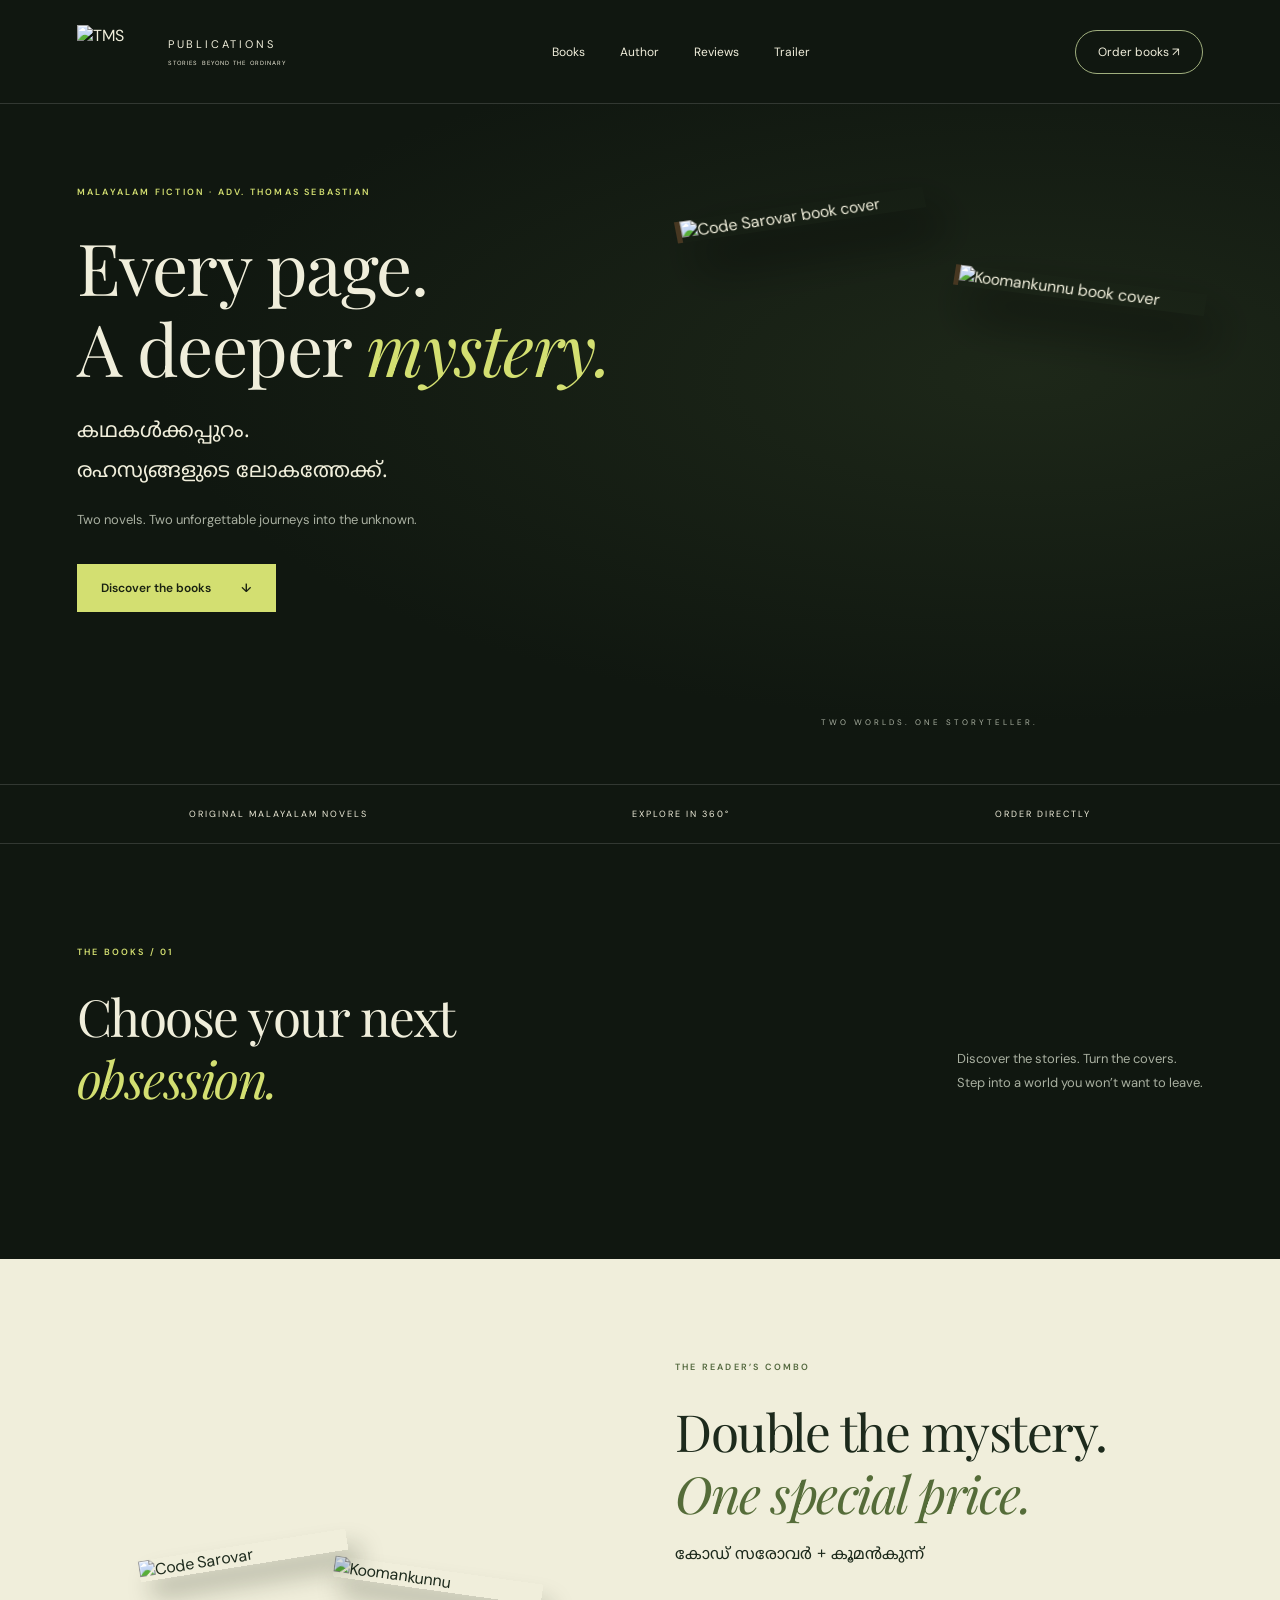
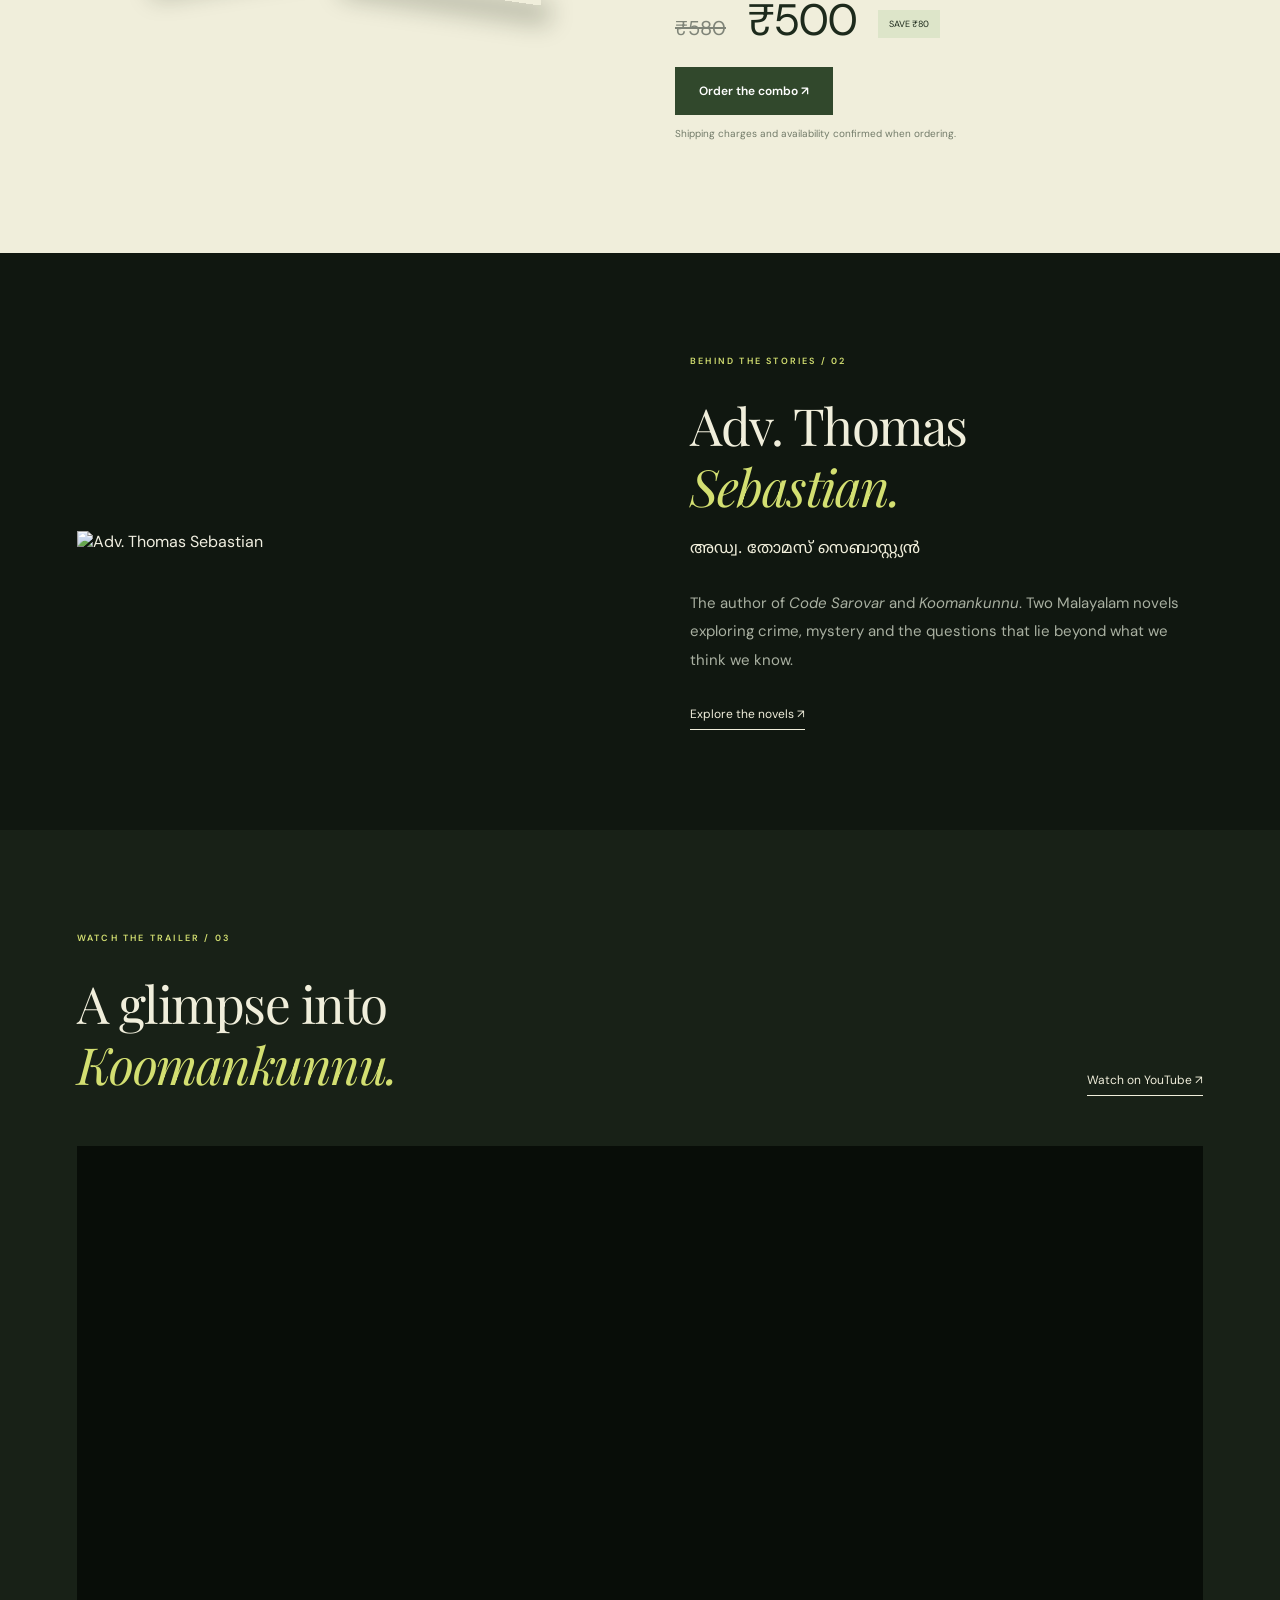
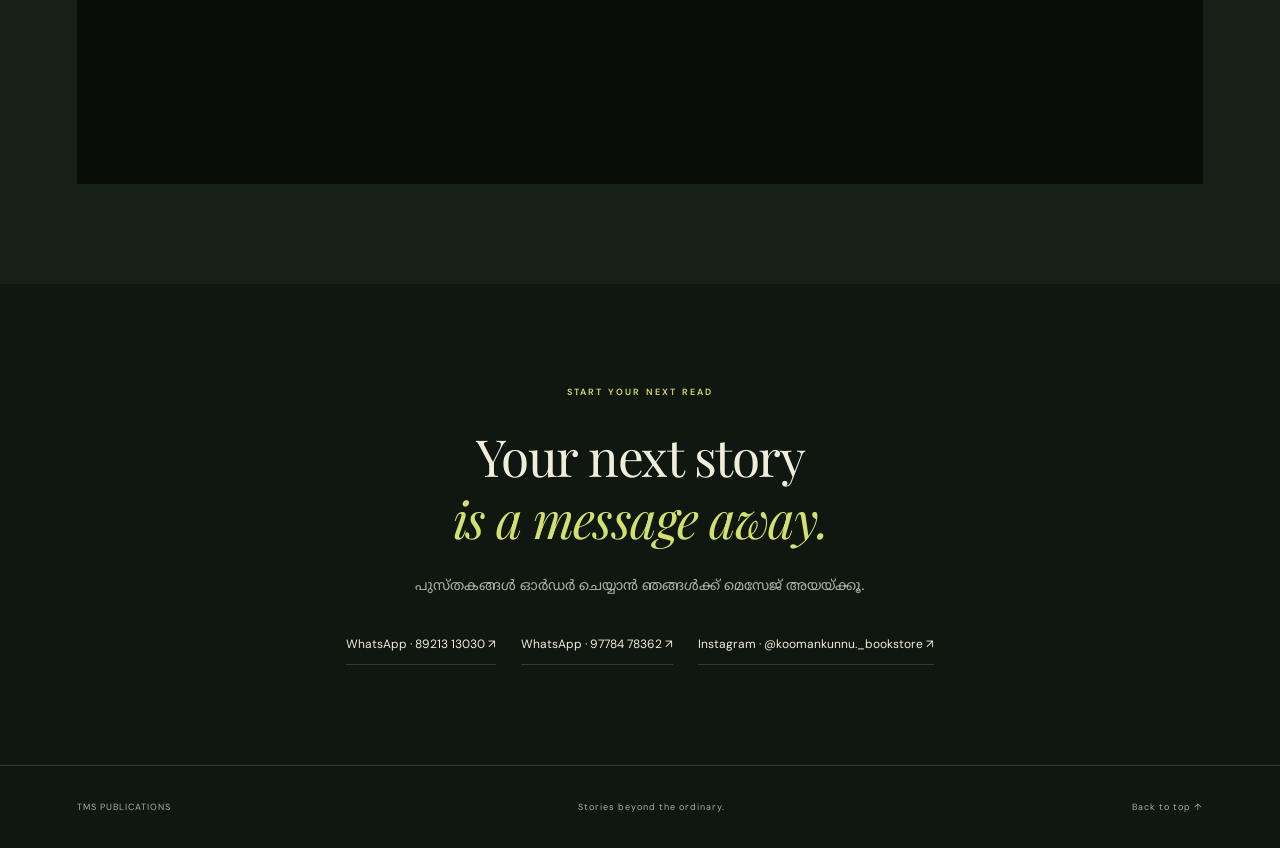
==== index.html @ 530d5cd9 "Add files via upload" ====
<!doctype html><html lang="ml"><head><meta charset="utf-8"><meta name="viewport" content="width=device-width,initial-scale=1"><title>TMS Publications | Stories beyond the ordinary</title><meta name="description" content="Discover Code Sarovar and Koomankunnu by Adv. Thomas Sebastian. Explore the covers in 3D and order directly. Both books for ₹500."><meta property="og:title" content="TMS Publications — Code Sarovar & Koomankunnu"><meta property="og:description" content="Two worlds of mystery. Malayalam thrillers by Adv. Thomas Sebastian. Combo ₹500."><meta property="og:type" content="website"><link rel="stylesheet" href="style.css"></head><body>
<header><a class="brand" href="index.html" aria-label="TMS Publications home"><img src="assets/logo.png" alt="TMS"><span>PUBLICATIONS<small>STORIES BEYOND THE ORDINARY</small></span></a><nav><a href="#books">Books</a><a href="#author">Author</a><a href="#kooman-reviews">Reviews</a><a href="#trailer">Trailer</a></nav><button class="pill" data-order="combo">Order books ↗</button></header>
<main><section class="hero"><div class="hero-copy"><p class="eyebrow">MALAYALAM FICTION · ADV. THOMAS SEBASTIAN</p><h1>Every page.<br>A deeper <em>mystery.</em></h1><p class="ml hero-ml">കഥകൾക്കപ്പുറം.<br>രഹസ്യങ്ങളുടെ ലോകത്തേക്ക്.</p><p class="muted">Two novels. Two unforgettable journeys into the unknown.</p><a class="button" href="#books">Discover the books <span>↓</span></a></div><div class="hero-books"><a class="hero-cover first" href="book.html?book=code"><img src="assets/code-front.jpg" alt="Code Sarovar book cover"></a><a class="hero-cover second" href="book.html?book=kooman"><img src="assets/kooman-front.jpg" alt="Koomankunnu book cover"></a><span class="hero-note">TWO WORLDS. ONE STORYTELLER.</span></div></section>
<div class="ribbon"><span>ORIGINAL MALAYALAM NOVELS</span><span>EXPLORE IN 360°</span><span>ORDER DIRECTLY</span></div>
<section class="section" id="books"><div class="heading"><div><p class="eyebrow">THE BOOKS / 01</p><h2>Choose your next<br><em>obsession.</em></h2></div><p class="muted">Discover the stories. Turn the covers.<br>Step into a world you won’t want to leave.</p></div><div class="book-grid" id="book-cards"></div></section>
<section class="combo section"><div class="combo-art"><img src="assets/code-front.jpg" alt="Code Sarovar"><img src="assets/kooman-front.jpg" alt="Koomankunnu"></div><div><p class="eyebrow">THE READER’S COMBO</p><h2>Double the mystery.<br><em>One special price.</em></h2><p class="ml">കോഡ് സരോവർ + കൂമൻകുന്ന്</p><p class="combo-price"><s>₹580</s> ₹500 <span>SAVE ₹80</span></p><button class="button" data-order="combo">Order the combo ↗</button><p class="fine">Shipping charges and availability confirmed when ordering.</p></div></section>
<section class="section author" id="author"><div class="portrait"><img src="assets/author.jpg" alt="Adv. Thomas Sebastian"></div><div><p class="eyebrow">BEHIND THE STORIES / 02</p><h2>Adv. Thomas<br><em>Sebastian.</em></h2><p class="ml">അഡ്വ. തോമസ് സെബാസ്റ്റ്യൻ</p><p class="author-copy">The author of <i>Code Sarovar</i> and <i>Koomankunnu</i>. Two Malayalam novels exploring crime, mystery and the questions that lie beyond what we think we know.</p><a class="textlink" href="#books">Explore the novels ↗</a></div></section>
<div id="reviews-mount"></div>
<section class="section trailer" id="trailer"><div class="heading"><div><p class="eyebrow">WATCH THE TRAILER / 03</p><h2>A glimpse into<br><em>Koomankunnu.</em></h2></div><a class="textlink" href="https://www.youtube.com/watch?v=0h0EC_t5NDM" target="_blank" rel="noopener">Watch on YouTube ↗</a></div><div class="video"><iframe loading="lazy" src="https://www.youtube-nocookie.com/embed/0h0EC_t5NDM" title="Koomankunnu book trailer" allow="accelerometer; autoplay; clipboard-write; encrypted-media; gyroscope; picture-in-picture; web-share" allowfullscreen></iframe></div></section>
<div id="user-reviews"></div><section class="section contact"><p class="eyebrow">START YOUR NEXT READ</p><h2>Your next story<br><em>is a message away.</em></h2><p class="ml">പുസ്തകങ്ങൾ ഓർഡർ ചെയ്യാൻ ഞങ്ങൾക്ക് മെസേജ് അയയ്ക്കൂ.</p><div class="contact-links"><a href="https://wa.me/918921313030" target="_blank" rel="noopener">WhatsApp · 89213 13030 ↗</a><a href="https://wa.me/919778478362" target="_blank" rel="noopener">WhatsApp · 97784 78362 ↗</a><a href="https://www.instagram.com/koomankunnu._bookstore/" target="_blank" rel="noopener">Instagram · @koomankunnu._bookstore ↗</a></div></section></main><footer><span>TMS PUBLICATIONS</span><span>Stories beyond the ordinary.</span><a href="#">Back to top ↑</a></footer><div id="dialog-mount"></div><script src="data.js"></script><script src="app.js"></script><script src="reader-reviews.js"></script></body></html>
---- style.css ----
@import url('https://fonts.googleapis.com/css2?family=DM+Sans:wght@400;500;600;700&family=Playfair+Display:ital,wght@0,400;0,500;1,400&family=Noto+Sans+Malayalam:wght@400;500;600&display=swap');
:root{--bg:#101710;--panel:#1b241a;--cream:#f0eedb;--lime:#d3df71;--muted:#a9b0a1;--line:#ffffff24}*{box-sizing:border-box}html{scroll-behavior:smooth;scroll-padding-top:30px}body{margin:0;background:var(--bg);color:var(--cream);font-family:'DM Sans',Arial,sans-serif}a{color:inherit;text-decoration:none}button{font:inherit;cursor:pointer}header{height:104px;padding:0 6%;display:flex;align-items:center;justify-content:space-between;border-bottom:1px solid var(--line);gap:20px}.brand{display:flex;gap:13px;align-items:center}.brand img{width:78px;height:53px;object-fit:contain}.brand>span{font-size:11px;letter-spacing:2.8px}.brand small{display:block;font-size:6px;letter-spacing:1.1px;margin-top:8px}nav{display:flex;gap:35px;font-size:12px}.pill{border:1px solid #a0af7e;background:transparent;color:var(--cream);border-radius:30px;padding:13px 22px;font-size:12px}.hero{display:grid;grid-template-columns:1fr 1fr;padding:80px 6% 75px;min-height:680px;gap:30px;overflow:hidden;background:radial-gradient(ellipse at 80% 40%,#31402666,transparent 60%)}.eyebrow{font-size:9px;letter-spacing:2.2px;font-weight:600;line-height:1.8;margin:0 0 26px;color:var(--lime)}h1,h2{font-family:'Playfair Display',Georgia,serif;font-weight:400;letter-spacing:-1.5px}h1{font-size:clamp(46px,5.6vw,85px);line-height:1.13;margin:0 0 25px}em{color:var(--lime);font-weight:400}h2{font-size:clamp(34px,4vw,57px);line-height:1.2;margin:0}.ml{font-family:'Noto Sans Malayalam',sans-serif;line-height:1.9}.hero-ml{font-size:21px;margin-bottom:15px}.muted{color:var(--muted);font-size:13px;line-height:1.9}.button{display:inline-flex;align-items:center;justify-content:center;gap:30px;background:var(--lime);color:#192111;border:0;padding:16px 24px;font-size:12px;font-weight:600;margin-top:18px}.hero-books{position:relative;display:flex;align-items:center;justify-content:center;min-height:450px;perspective:1100px}.hero-cover{position:absolute;width:46%;box-shadow:15px 25px 50px #0009;border-left:5px solid #473721;transition:transform .4s}.hero-cover img{display:block;width:100%}.hero-cover.first{left:4%;transform:rotate(-11deg) rotateY(12deg);z-index:2;top:20px}.hero-cover.second{right:0;transform:rotate(9deg) rotateY(-12deg);top:95px}.hero-cover:hover{transform:rotate(0) translateY(-10px)}.hero-note{position:absolute;bottom:-18px;font-size:8px;letter-spacing:3px;color:var(--muted)}.ribbon{display:flex;justify-content:space-around;gap:15px;border-block:1px solid var(--line);padding:23px 5%;font-size:9px;letter-spacing:2px}.section{padding:100px 6%}.heading{display:flex;align-items:flex-end;justify-content:space-between;gap:25px;margin-bottom:50px}.book-grid{display:grid;grid-template-columns:1fr 1fr;gap:35px}.book-card{min-width:0}.cover-stage{display:flex;align-items:center;justify-content:center;min-height:440px;background:radial-gradient(ellipse,#66503244,#171d16 70%);position:relative;overflow:hidden}.book-card:nth-child(2) .cover-stage{background:radial-gradient(ellipse,#46633d66,#171d16 70%)}.cover-stage img{height:345px;max-width:80%;object-fit:contain;box-shadow:15px 20px 30px #0008;transform:perspective(900px) rotateY(-13deg);transition:transform .4s}.cover-stage:hover img{transform:perspective(900px) rotateY(0) translateY(-5px)}.view-tag{position:absolute;bottom:20px;right:20px;font-size:10px;border:1px solid var(--line);border-radius:25px;padding:10px 14px}.book-meta{padding:24px 0;border-bottom:1px solid var(--line)}.book-meta .eyebrow{margin-bottom:15px;font-size:8px}.title-price{display:flex;justify-content:space-between;gap:20px}.title-price h3{font-family:'Noto Sans Malayalam',sans-serif;font-size:24px;font-weight:500;margin:0}.title-price strong{font-weight:400;font-size:24px}.book-meta .muted{margin:7px 0 20px}.card-links{display:flex;justify-content:space-between;align-items:center}.textlink{font-size:12px;border-bottom:1px solid;padding:7px 0;display:inline-block}.card-links button{background:none;color:var(--lime);border:0;padding:7px 0;border-bottom:1px solid;font-size:12px}.combo{background:var(--cream);color:#1d2a1c;display:grid;grid-template-columns:1fr 1fr;gap:70px;align-items:center}.combo .eyebrow{color:#53683e}.combo em{color:#556c39}.combo-art{display:flex;justify-content:center;align-items:center;min-height:350px}.combo-art img{width:43%;max-width:210px;box-shadow:10px 18px 25px #16201044}.combo-art img:first-child{transform:rotate(-9deg);margin-right:-15px;z-index:1}.combo-art img:last-child{transform:rotate(8deg);margin-top:50px}.combo-price{font-size:44px;margin:20px 0 0}.combo-price s{font-size:20px;color:#7f8478;margin-right:12px}.combo-price span{font-size:9px;background:#dde5c9;padding:8px 11px;vertical-align:middle;margin-left:12px}.combo .button{background:#31482c;color:white}.fine{font-size:10px;line-height:1.8;color:#727b69}.author{display:grid;grid-template-columns:1fr 1fr;gap:100px;align-items:center}.portrait img{width:100%;max-height:530px;object-fit:cover;filter:saturate(.75)}.author-copy{color:var(--muted);font-size:15px;line-height:1.9;margin:25px 0}.trailer{background:#182117}.video{aspect-ratio:16/9;width:100%;background:#080d08}.video iframe{width:100%;height:100%;border:0}.contact{text-align:center}.contact .ml{color:var(--muted);font-size:14px;margin-top:25px}.contact-links{display:flex;flex-wrap:wrap;gap:25px;justify-content:center;margin-top:35px}.contact-links a{font-size:12px;border-bottom:1px solid var(--line);padding-bottom:12px}footer{border-top:1px solid var(--line);padding:35px 6%;display:flex;justify-content:space-between;font-size:9px;letter-spacing:1px;gap:20px;color:var(--muted)}dialog{background:#1b2519;color:var(--cream);border:1px solid #536247;width:min(500px,92vw);padding:30px;max-height:90vh}dialog::backdrop{background:#000c}dialog h3{font-size:25px;font-family:'Playfair Display',Georgia;margin:5px 0 15px}dialog .close{float:right;background:none;border:0;color:var(--cream);font-size:22px;padding:0 6px}.order-options{display:grid;gap:12px;margin:25px 0}.order-options a{padding:16px;background:var(--lime);color:#1d2818;font-size:13px}.order-options a:last-child{background:transparent;color:var(--cream);border:1px solid var(--line)}dialog .fine{color:var(--muted)}.detail-layout{display:grid;grid-template-columns:1fr 1fr;gap:65px;align-items:start;padding:65px 6% 85px}.detail-copy h1{font-family:'Noto Sans Malayalam',sans-serif;font-size:36px;line-height:1.6;letter-spacing:0}.detail-copy .desc{font-family:'Noto Sans Malayalam',sans-serif;font-size:14px;line-height:2.2;color:#c5cbbc}.quote{border-left:2px solid var(--lime);padding-left:20px;color:var(--lime);font-size:13px;line-height:2.1;font-family:'Noto Sans Malayalam',sans-serif}.detail-price{font-size:30px;margin:25px 0 0}.detail-photo{width:100%;max-height:650px;object-fit:contain;background:#182016}.viewer{position:sticky;top:30px}.scene{height:510px;display:flex;align-items:center;justify-content:center;perspective:1200px;touch-action:pan-y;cursor:grab;background:radial-gradient(ellipse,#52613c40,transparent 70%);overflow:hidden}.scene:active{cursor:grabbing}.book3d{width:240px;height:370px;position:relative;transform-style:preserve-3d;transform:rotateX(-7deg) rotateY(-25deg);will-change:transform}.face{position:absolute;backface-visibility:hidden;display:block}.front,.back{width:240px;height:370px;object-fit:fill}.front{transform:translateZ(15px)}.back{transform:rotateY(180deg) translateZ(15px)}.spine{width:30px;height:370px;left:105px;transform:rotateY(-90deg) translateZ(120px);object-fit:fill}.pages{width:28px;height:366px;left:106px;top:2px;background:repeating-linear-gradient(0deg,#d8d3bf 0px,#f4efdd 1px,#f4efdd 3px);transform:rotateY(90deg) translateZ(119px)}.top,.bottom{width:238px;height:28px;left:1px;top:171px;background:repeating-linear-gradient(0deg,#eee8d5 0px,#b5b09d 1px,#eee8d5 2px)}.top{transform:rotateX(90deg) translateZ(185px)}.bottom{transform:rotateX(-90deg) translateZ(185px)}.viewer-label{text-align:center;color:var(--muted);font-size:11px}.viewer-controls{display:flex;gap:10px;justify-content:center;flex-wrap:wrap;margin-top:20px}.viewer-controls button{border:1px solid #7c8864;background:transparent;color:var(--cream);padding:10px 15px;font-size:11px}.rotation-range{width:80%;display:block;margin:24px auto;accent-color:var(--lime)}a:focus-visible,button:focus-visible,input:focus-visible{outline:3px solid var(--lime);outline-offset:5px}@media(max-width:760px){header{height:85px;padding:0 5%;gap:10px}.brand img{width:55px;height:40px}.brand>span{font-size:8px;letter-spacing:2px}.brand small{font-size:5px;letter-spacing:.2px}nav{display:none}.pill{padding:10px 12px;font-size:10px}.hero{grid-template-columns:1fr;padding:45px 6% 60px;gap:20px}.hero-books{min-height:380px;max-width:450px;width:100%;margin:auto}.hero-cover{width:43%}.hero-cover.first{top:15px;left:8%}.hero-cover.second{top:55px;right:6%}.hero-note{bottom:-5px;font-size:7px}.hero-ml{font-size:18px}.ribbon{font-size:7px;letter-spacing:.7px}.section{padding:65px 6%}.heading{display:block}.heading>.muted,.heading>.textlink{margin-top:25px}.book-grid{grid-template-columns:1fr;gap:40px}.cover-stage{min-height:390px}.cover-stage img{height:310px}.combo,.author{grid-template-columns:1fr;gap:40px}.combo-art{min-height:300px}.combo h2{font-size:36px}.combo-price{font-size:38px}.portrait{max-width:390px}.contact-links{flex-direction:column;align-items:center}footer{flex-wrap:wrap;font-size:8px}.detail-layout{grid-template-columns:1fr;padding:20px 6% 60px;gap:35px}.viewer{position:static}.scene{height:440px}.detail-copy h1{font-size:30px}.detail-copy .desc{font-size:13px}.book3d{scale:.9}.detail-photo{max-height:500px}}@media(prefers-reduced-motion:reduce){html{scroll-behavior:auto}*{transition:none!important}}

.review-grid{display:grid;grid-template-columns:repeat(2,minmax(0,1fr));gap:30px}.review-card{display:block;border:1px solid var(--line);background:var(--panel)}.review-image{height:320px;position:relative;display:flex;align-items:center;justify-content:center;overflow:hidden;background:radial-gradient(ellipse at center,#465c30,#142317 80%)}.review-image img{height:85%;width:auto;max-width:65%;object-fit:contain;box-shadow:10px 15px 30px #0009;transition:transform .25s}.review-card:hover img{transform:scale(1.035)}.review-play{position:absolute;display:grid;place-items:center;width:64px;height:64px;border-radius:50%;background:#f0eedbee;color:#19311c;font-size:23px;box-shadow:0 4px 30px #0008;padding-left:4px}.review-badge{position:absolute;left:16px;bottom:16px;padding:8px 11px;background:#101710dd;font-size:9px;letter-spacing:1.4px}.review-caption{display:flex;justify-content:space-between;gap:12px;padding:22px 18px;font-size:12px}.review-caption>span:last-child{color:var(--lime)}.combo .detail-photo{background:transparent;border-radius:2px}@media(max-width:760px){.review-grid{grid-template-columns:1fr;gap:24px}.review-image{height:300px}}
/* Private-information-free reader screenshot galleries */
.reader-section{border-top:1px solid var(--line)}.reader-section h1,.reader-section h2{font-family:'Noto Sans Malayalam',sans-serif;letter-spacing:-.5px;line-height:1.65;font-size:clamp(30px,3.3vw,48px)}.reader-section .heading{margin-bottom:32px}.reader-section .heading .ml{color:var(--muted);font-size:14px;margin-bottom:0}.reader-grid{display:grid;grid-template-columns:repeat(3,minmax(0,1fr));gap:25px}.reader-card{background:#1b241a;color:var(--cream);border:1px solid var(--line);padding:0;text-align:left;min-width:0;transition:border-color .2s}.reader-card:hover{border-color:var(--lime)}.reader-image{display:block;height:280px;position:relative;overflow:hidden;background:#0b1014}.reader-image>img{display:block;width:100%;height:100%;object-fit:cover;object-position:top}.reader-image:after{content:'';position:absolute;inset:55% 0 0;background:linear-gradient(transparent,#0a120df5)}.reader-open{position:absolute;z-index:1;bottom:18px;left:18px;color:var(--lime);font-size:12px;font-family:'Noto Sans Malayalam',sans-serif}.reader-meta{display:flex;justify-content:space-between;align-items:center;gap:12px;padding:20px}.reader-meta small{display:block;font-size:10px;color:var(--muted);margin-bottom:9px}.reader-meta strong{font-size:17px;font-weight:500}.page-count{font-size:10px;border:1px solid var(--line);border-radius:20px;padding:7px 10px;color:var(--muted)}.reader-all{margin-top:30px;font-family:'Noto Sans Malayalam',sans-serif;gap:30px}.gallery-heading{margin-top:48px}.review-book-nav{display:flex;flex-wrap:wrap;gap:10px;margin:0 0 35px}.review-book-nav a{border:1px solid var(--line);padding:13px 20px;font-size:13px;font-family:'Noto Sans Malayalam',sans-serif}.review-book-nav a[aria-current=page]{color:#182315;background:var(--lime)}.privacy-note{margin-top:30px;color:var(--muted);font-family:'Noto Sans Malayalam',sans-serif}.reading-review{overflow:hidden}#reader-dialog{width:min(920px,96vw);max-height:92dvh;padding:0;background:#101710;overscroll-behavior:contain}#reader-dialog::backdrop{background:#000d;backdrop-filter:blur(4px)}.reader-toolbar{display:flex;align-items:center;justify-content:space-between;gap:20px;padding:20px 26px;position:sticky;top:0;background:#101710f5;z-index:2;border-bottom:1px solid var(--line)}.reader-toolbar .eyebrow{margin:0 0 5px;font-size:9px}.reader-toolbar h3{font-family:'DM Sans',sans-serif;font-size:18px;margin:0}.reader-close{width:44px;height:44px;flex-shrink:0;border:1px solid var(--line);border-radius:50%;background:transparent;color:var(--cream);font-size:26px}.reader-page{margin:0;padding:20px 26px 28px;border-bottom:1px solid var(--line)}.reader-page figcaption{margin-bottom:12px;font-size:12px;color:var(--muted);font-family:'Noto Sans Malayalam',sans-serif}.reader-page img{display:block;width:100%;max-width:780px;height:auto;margin:auto;background:#0b1014}.reader-bottom{display:flex;justify-content:space-between;gap:15px;padding:20px 26px}.reader-bottom button{padding:12px 16px;background:var(--lime);color:#172414;border:0;font-size:12px}.reader-bottom button:disabled{opacity:.3;cursor:default}@media(max-width:900px){.reader-grid{grid-template-columns:repeat(2,minmax(0,1fr))}}@media(max-width:600px){.reader-grid{grid-template-columns:1fr}.reader-image{height:300px}.reader-toolbar{padding:15px}.reader-page{padding:16px 10px 24px}.reader-bottom{padding:16px 10px}.reader-bottom button{font-size:11px;padding:12px 10px}.reader-section .heading .muted{margin-top:20px}.review-book-nav{display:flex}.gallery-heading{margin-top:30px}}
.reader-image>img{height:auto;min-height:0;object-fit:contain}
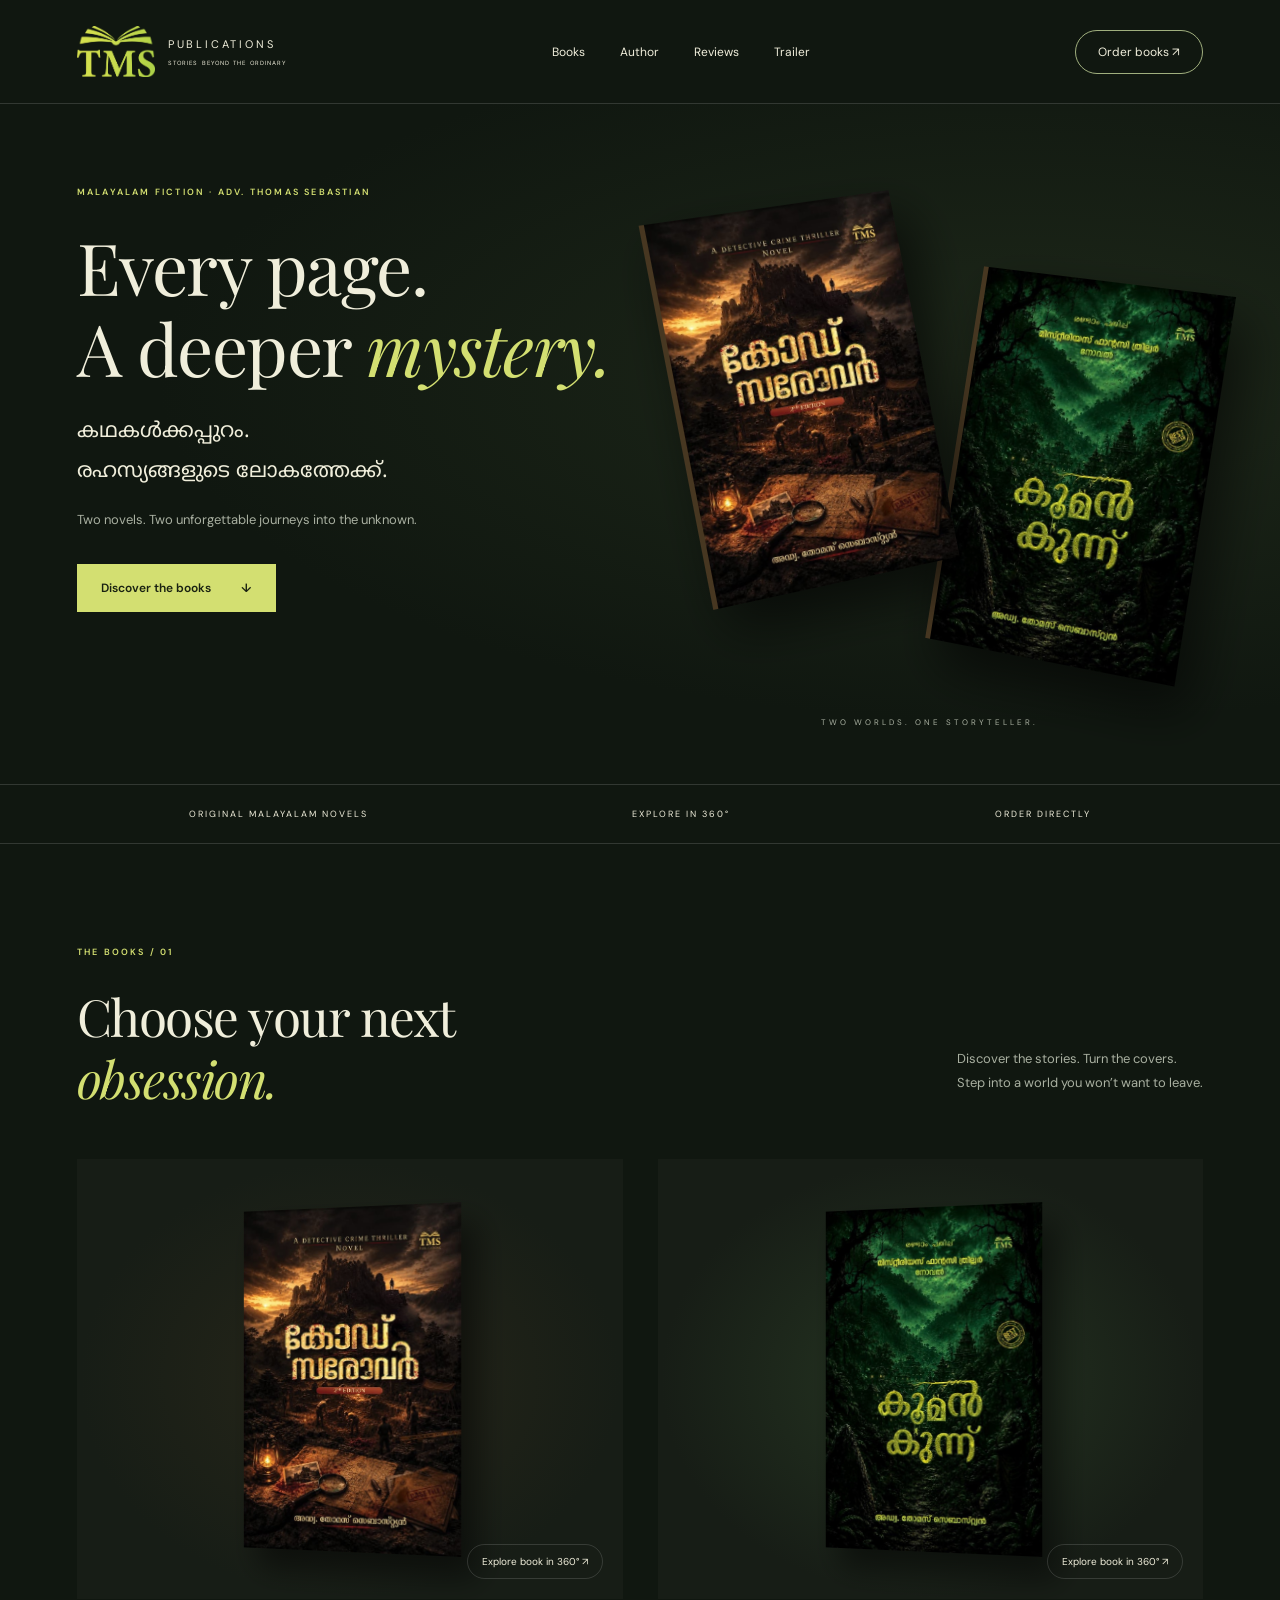
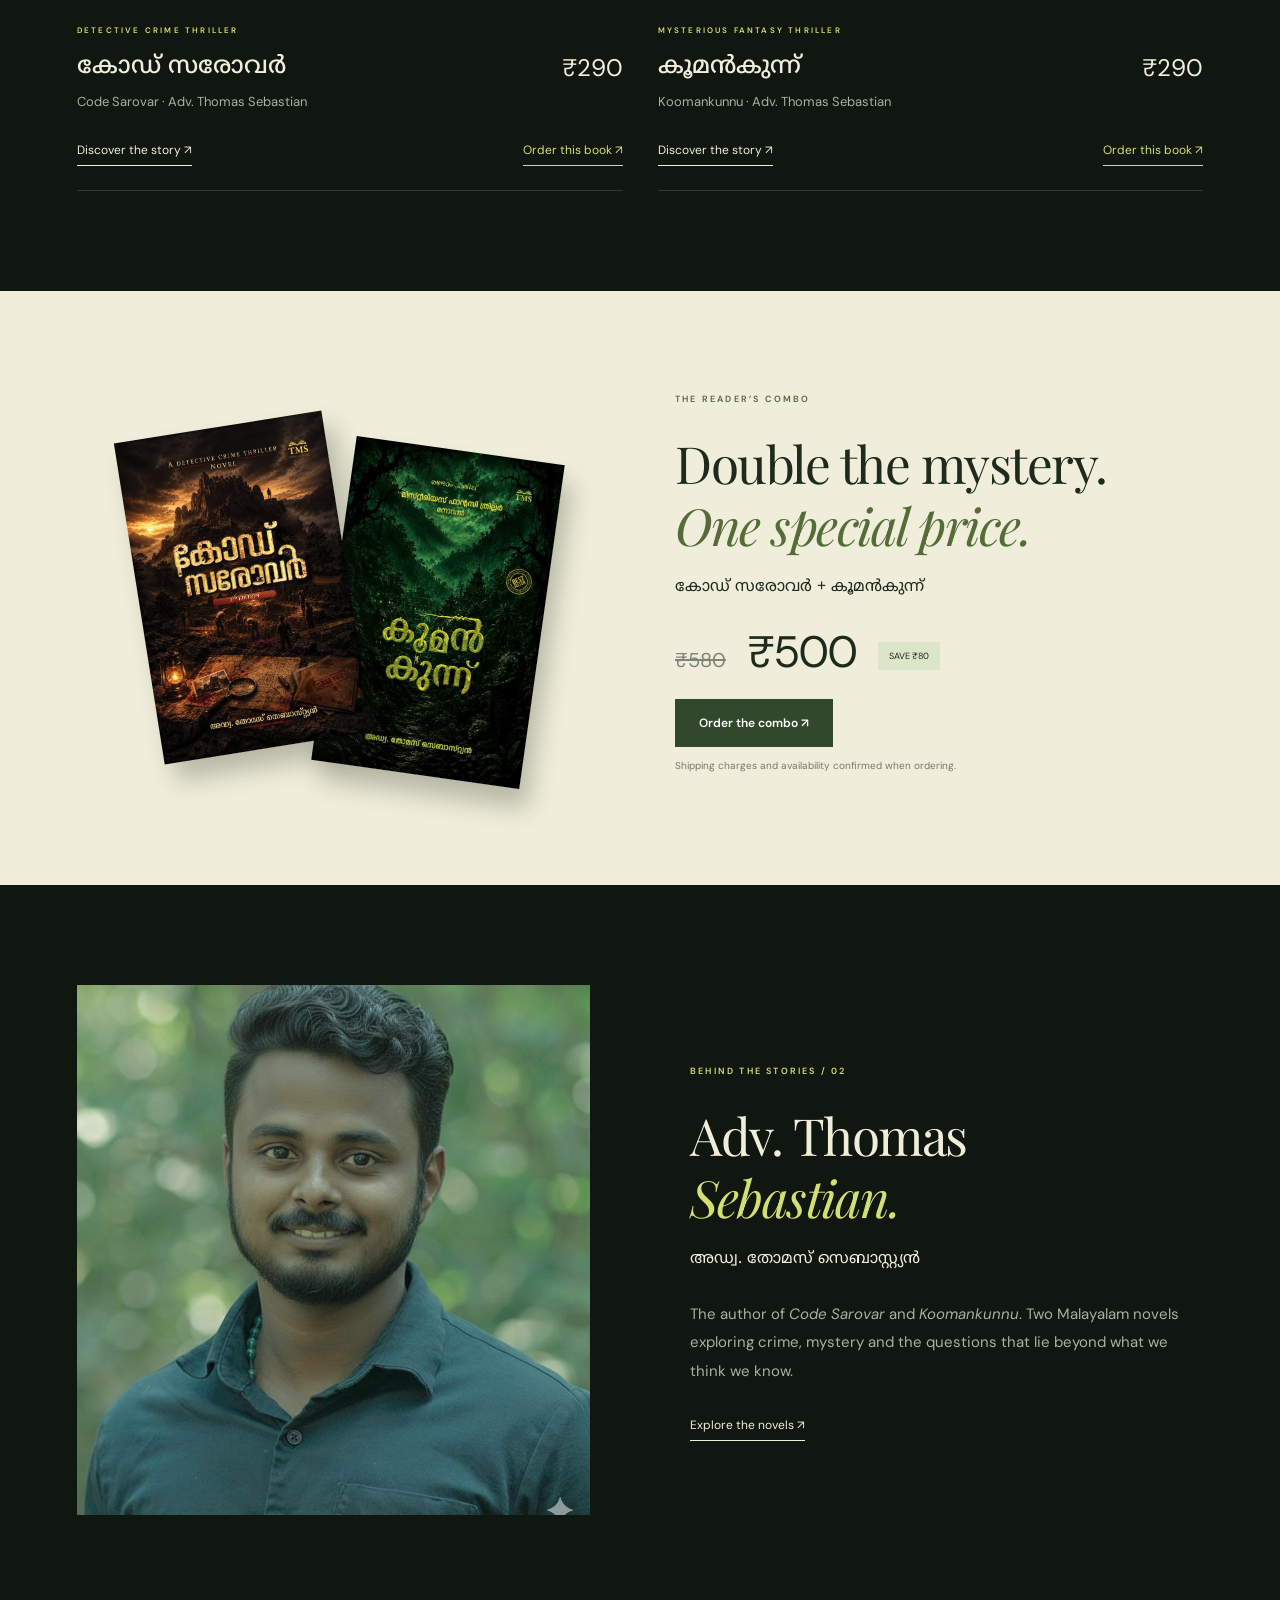
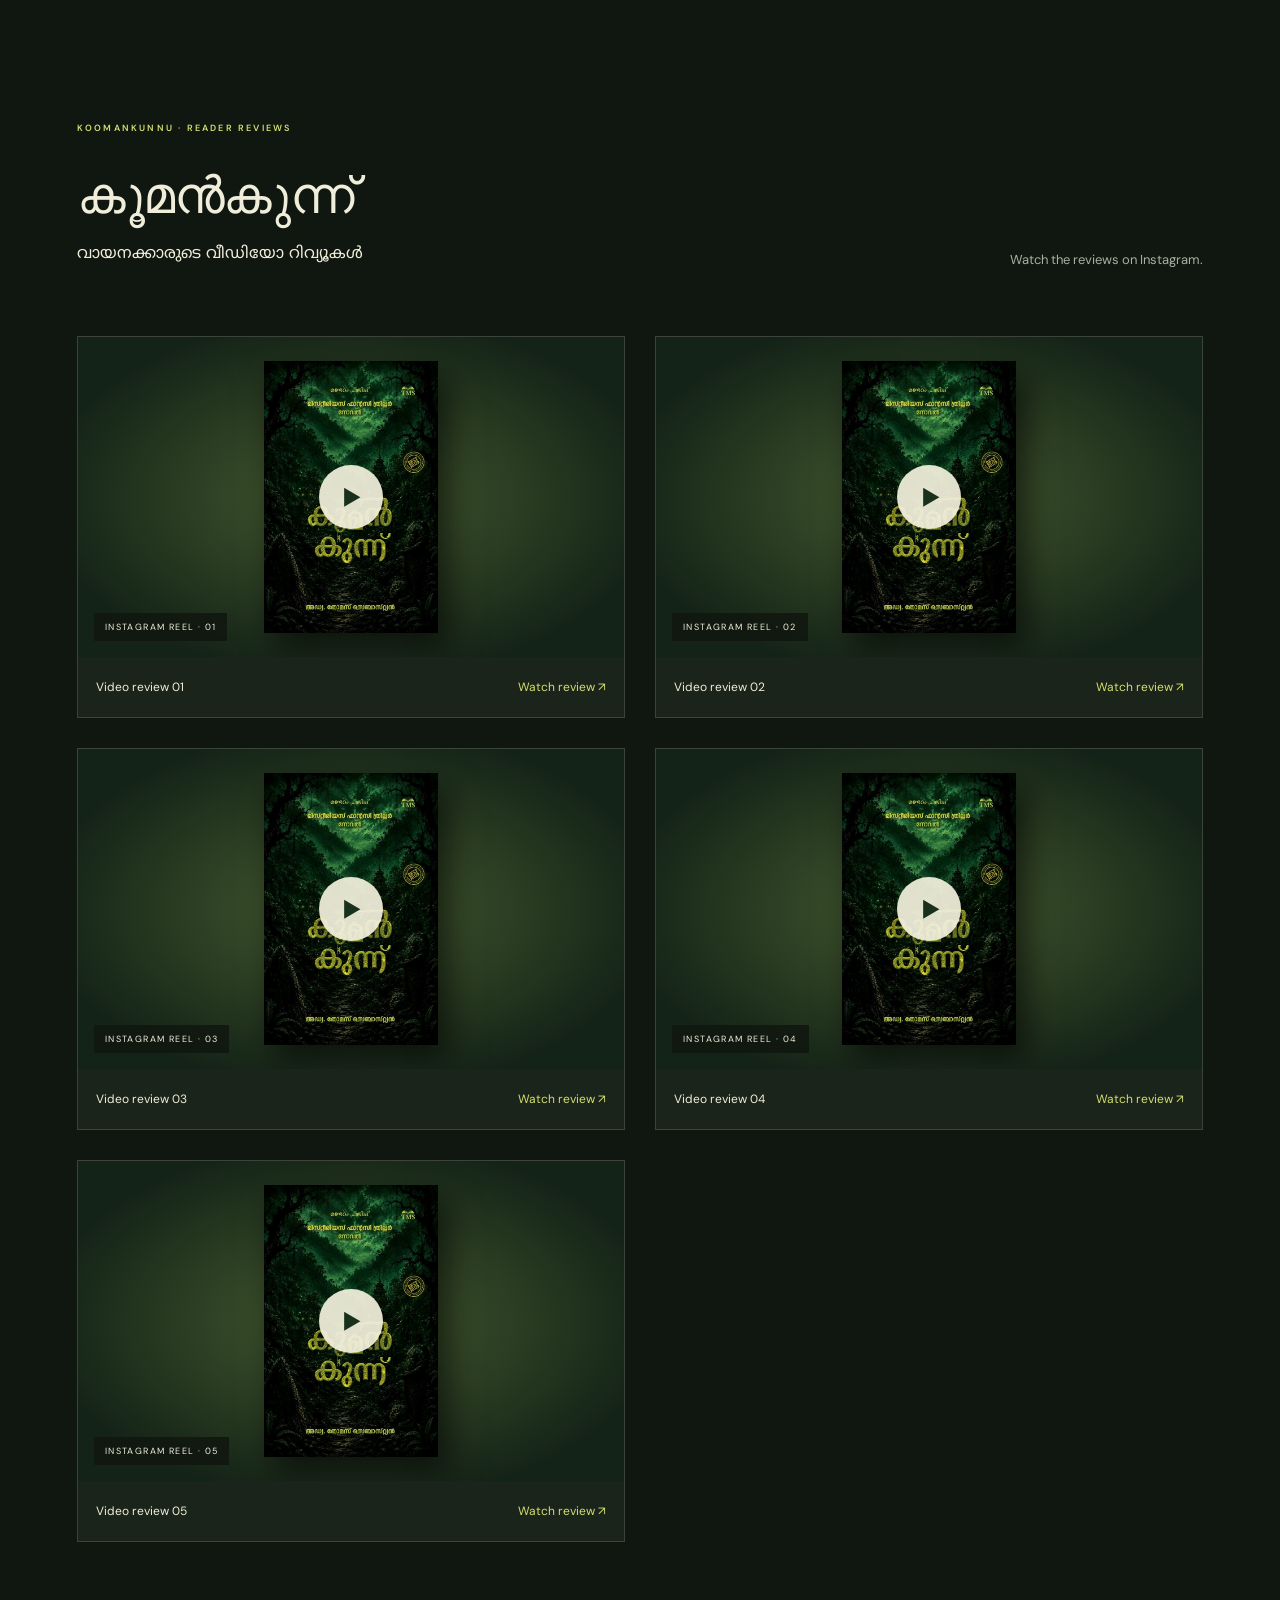
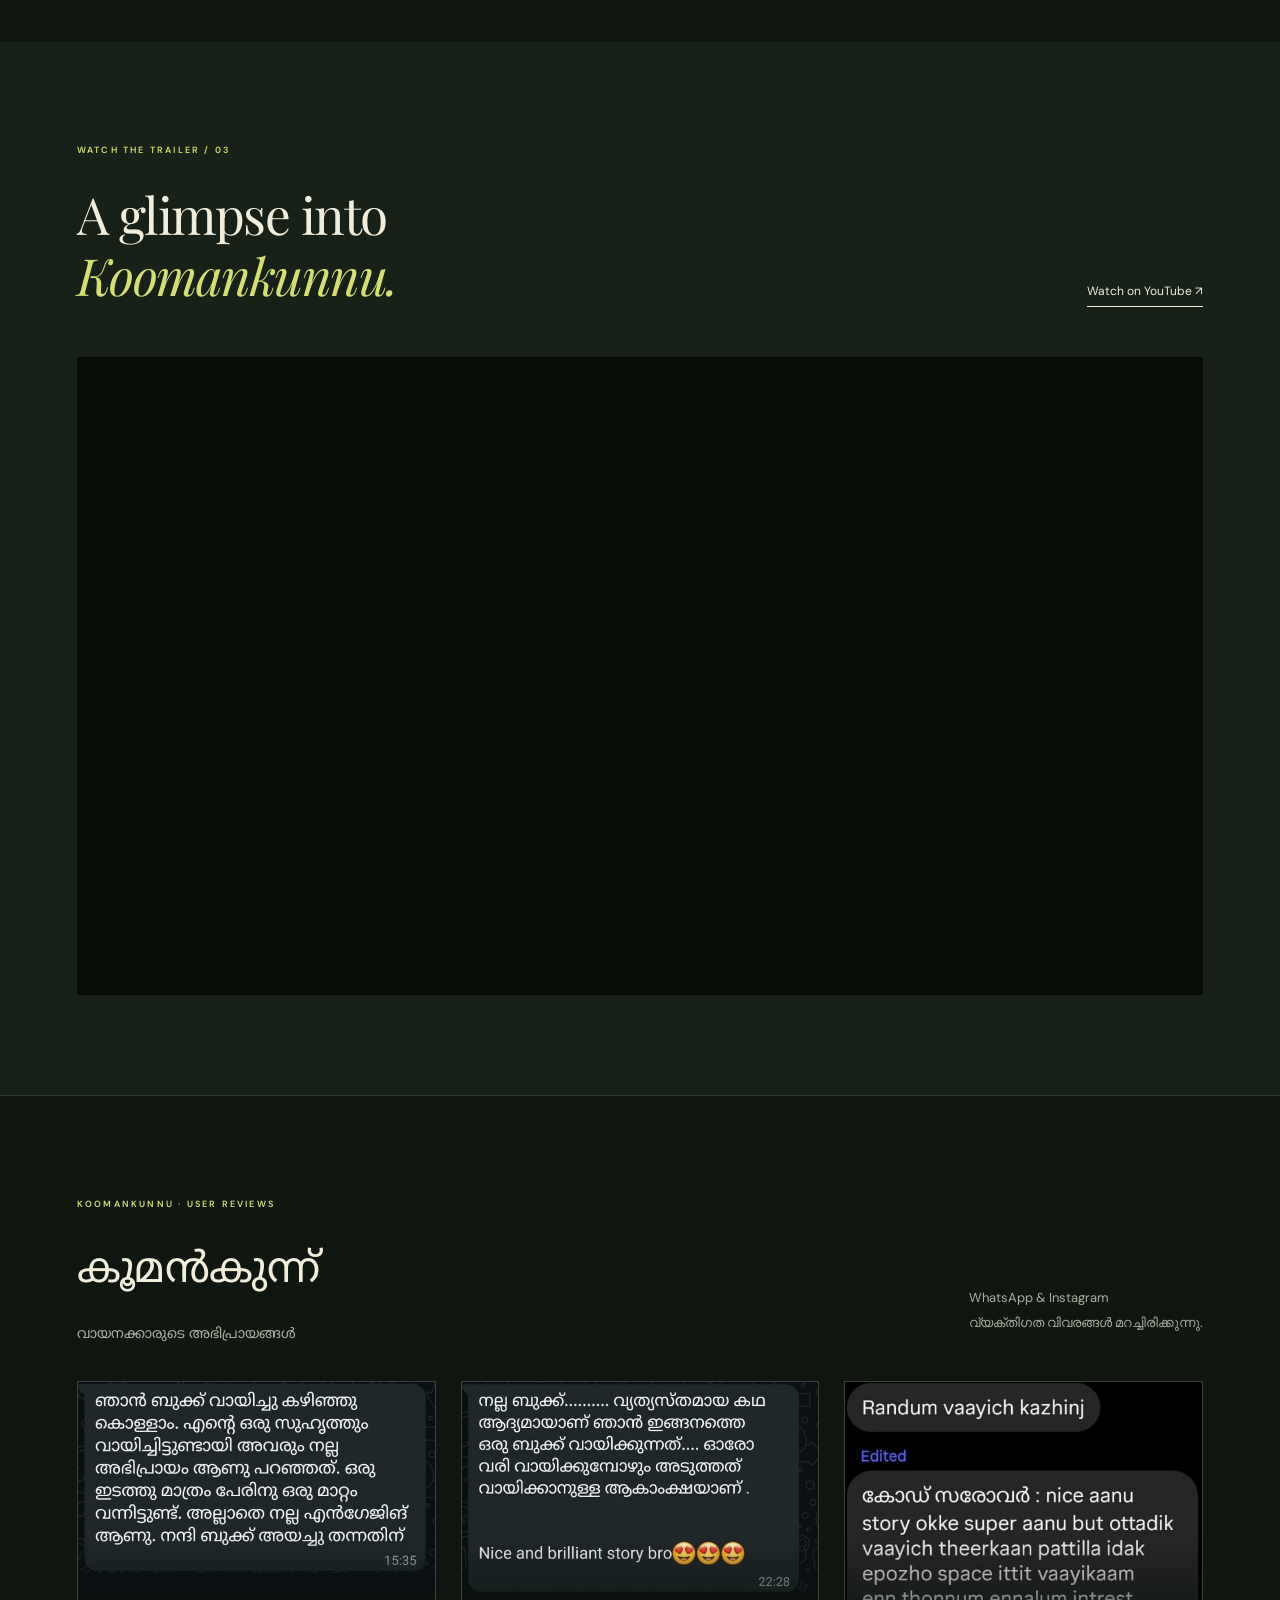
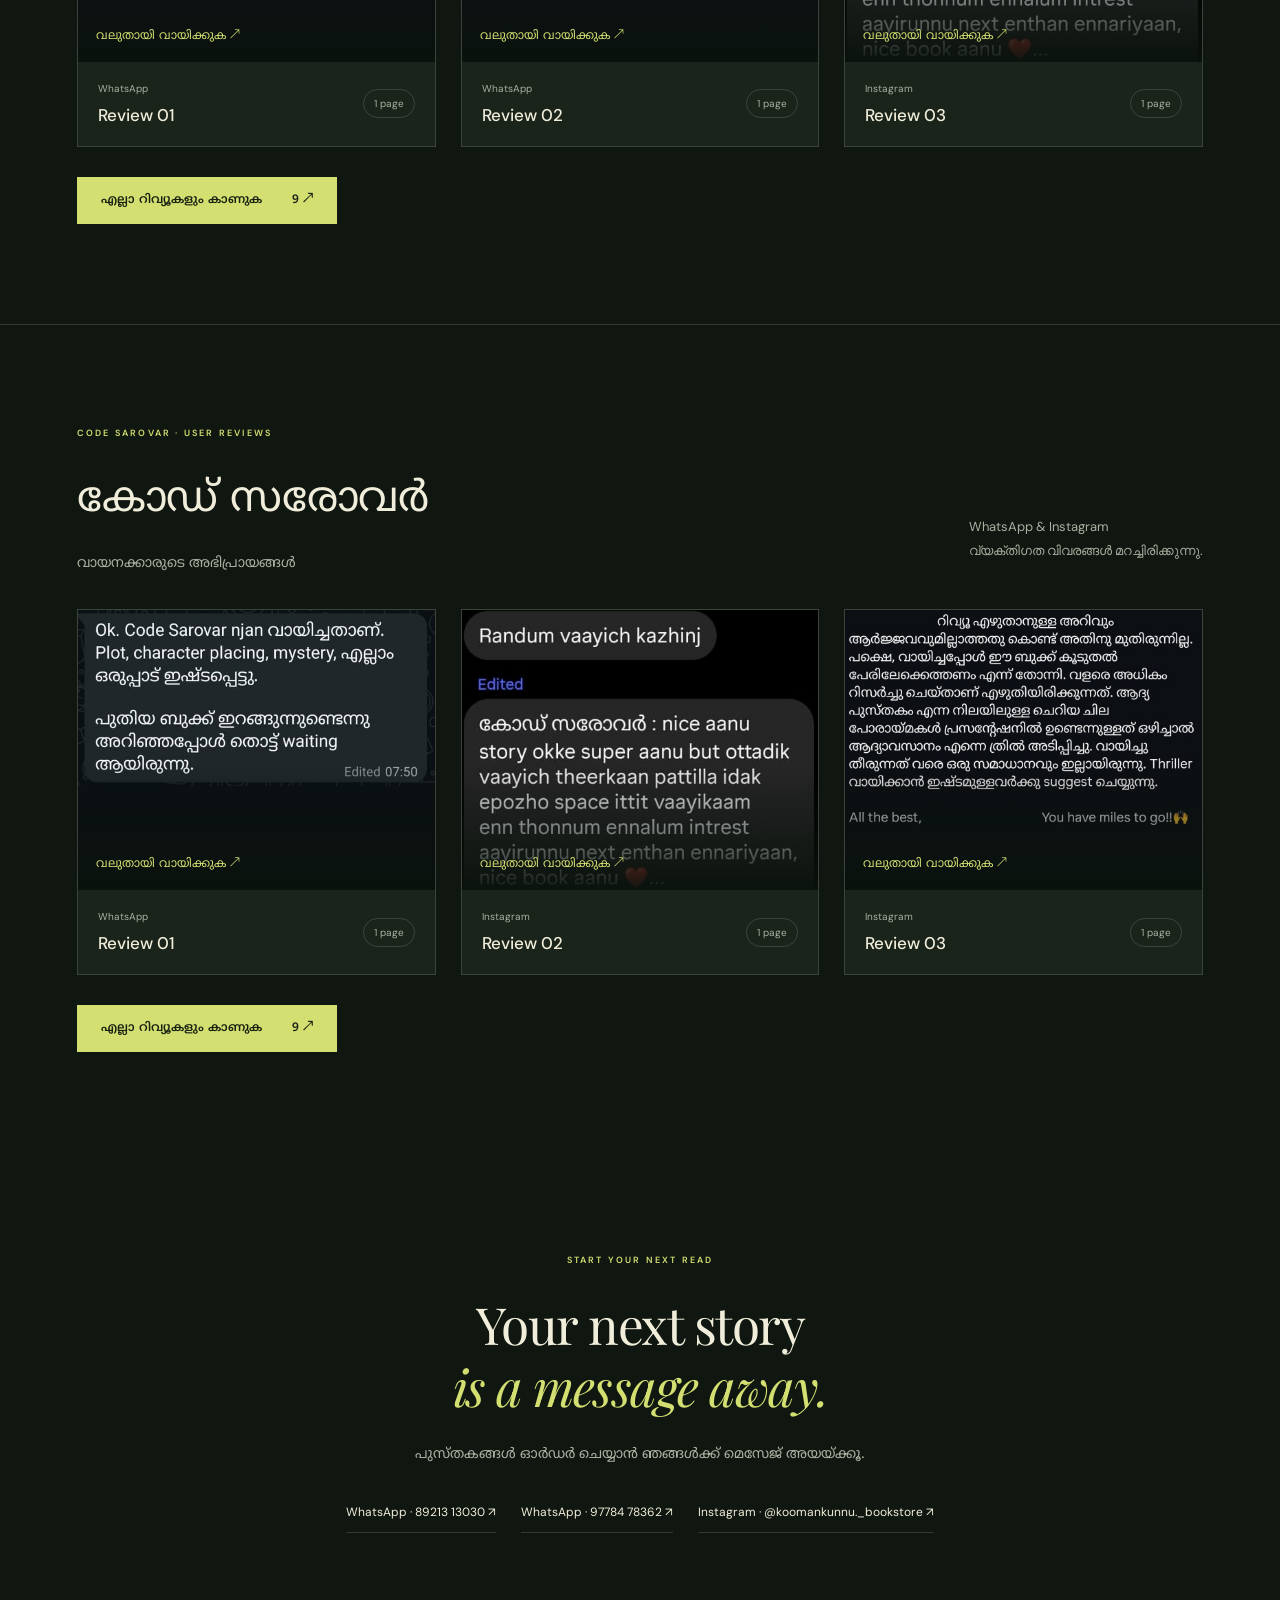
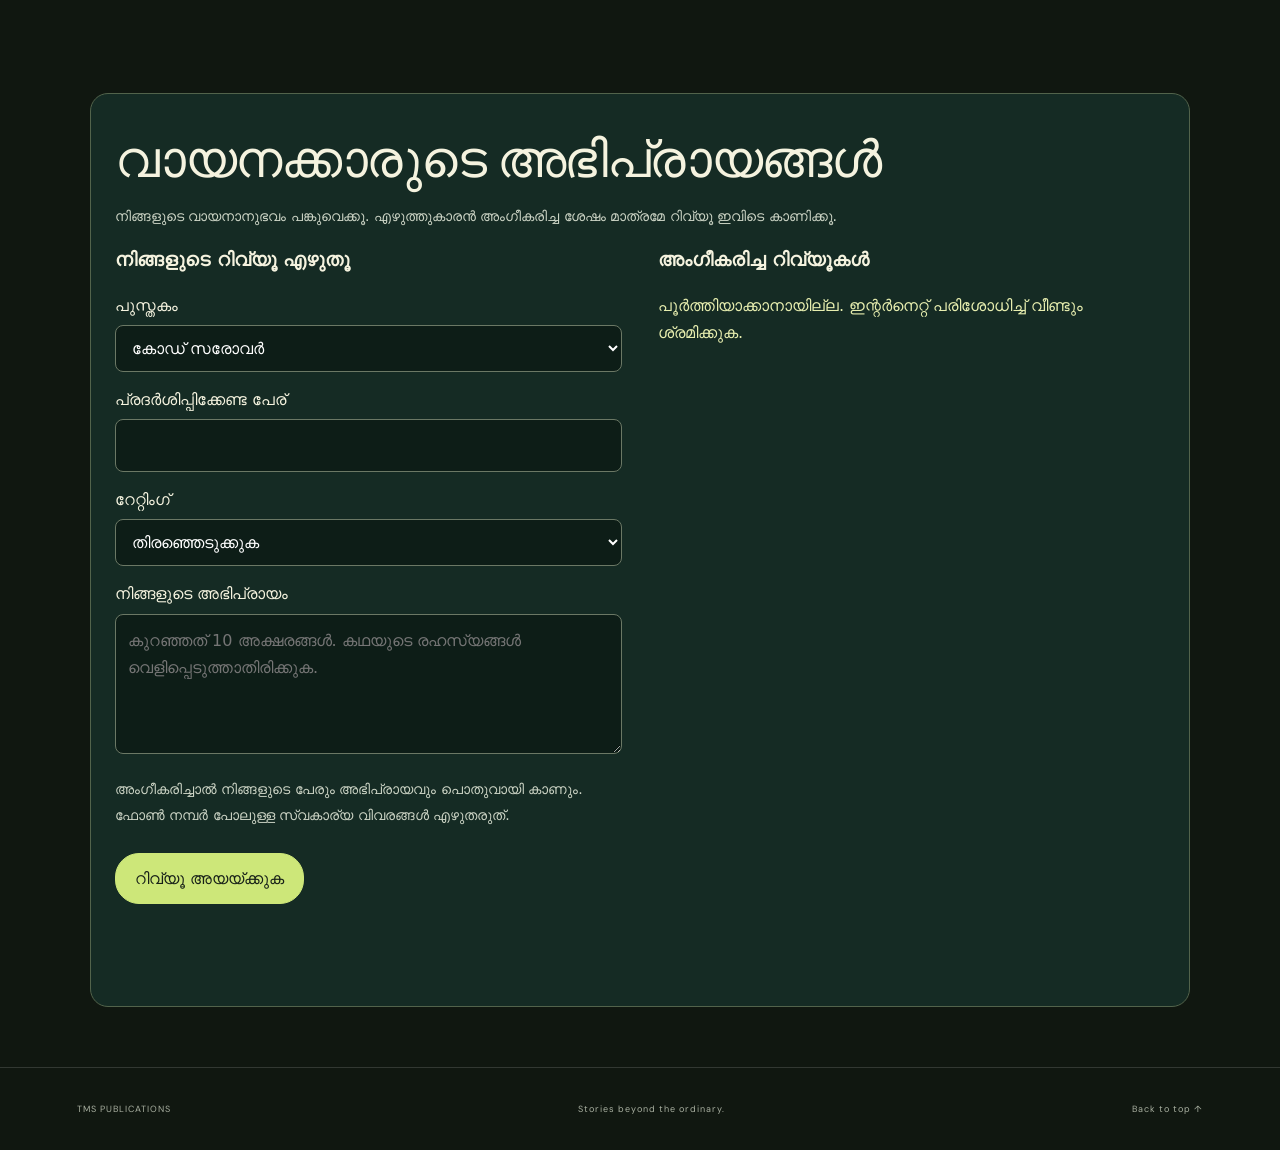
==== commit d880fa5f: "Add files via upload" ====
--- a/index.html
+++ b/index.html
@@ -1,10 +1,96 @@
-<!doctype html><html lang="ml"><head><meta charset="utf-8"><meta name="viewport" content="width=device-width,initial-scale=1"><title>TMS Publications | Stories beyond the ordinary</title><meta name="description" content="Discover Code Sarovar and Koomankunnu by Adv. Thomas Sebastian. Explore the covers in 3D and order directly. Both books for ₹500."><meta property="og:title" content="TMS Publications — Code Sarovar & Koomankunnu"><meta property="og:description" content="Two worlds of mystery. Malayalam thrillers by Adv. Thomas Sebastian. Combo ₹500."><meta property="og:type" content="website"><link rel="stylesheet" href="style.css"></head><body>
-<header><a class="brand" href="index.html" aria-label="TMS Publications home"><img src="assets/logo.png" alt="TMS"><span>PUBLICATIONS<small>STORIES BEYOND THE ORDINARY</small></span></a><nav><a href="#books">Books</a><a href="#author">Author</a><a href="#kooman-reviews">Reviews</a><a href="#trailer">Trailer</a></nav><button class="pill" data-order="combo">Order books ↗</button></header>
-<main><section class="hero"><div class="hero-copy"><p class="eyebrow">MALAYALAM FICTION · ADV. THOMAS SEBASTIAN</p><h1>Every page.<br>A deeper <em>mystery.</em></h1><p class="ml hero-ml">കഥകൾക്കപ്പുറം.<br>രഹസ്യങ്ങളുടെ ലോകത്തേക്ക്.</p><p class="muted">Two novels. Two unforgettable journeys into the unknown.</p><a class="button" href="#books">Discover the books <span>↓</span></a></div><div class="hero-books"><a class="hero-cover first" href="book.html?book=code"><img src="assets/code-front.jpg" alt="Code Sarovar book cover"></a><a class="hero-cover second" href="book.html?book=kooman"><img src="assets/kooman-front.jpg" alt="Koomankunnu book cover"></a><span class="hero-note">TWO WORLDS. ONE STORYTELLER.</span></div></section>
+<!doctype html><html lang="ml"><head><meta charset="utf-8"><meta name="viewport" content="width=device-width,initial-scale=1"><title>TMS Publications | Stories beyond the ordinary</title><meta name="description" content="Discover Code Sarovar and Koomankunnu by Adv. Thomas Sebastian. Explore the covers in 3D and order directly. Both books for ₹500."><meta property="og:title" content="TMS Publications — Code Sarovar & Koomankunnu"><meta property="og:description" content="Two worlds of mystery. Malayalam thrillers by Adv. Thomas Sebastian. Combo ₹500."><meta property="og:type" content="website"><style>@import url('https://fonts.googleapis.com/css2?family=DM+Sans:wght@400;500;600;700&family=Playfair+Display:ital,wght@0,400;0,500;1,400&family=Noto+Sans+Malayalam:wght@400;500;600&display=swap');
+:root{--bg:#101710;--panel:#1b241a;--cream:#f0eedb;--lime:#d3df71;--muted:#a9b0a1;--line:#ffffff24}*{box-sizing:border-box}html{scroll-behavior:smooth;scroll-padding-top:30px}body{margin:0;background:var(--bg);color:var(--cream);font-family:'DM Sans',Arial,sans-serif}a{color:inherit;text-decoration:none}button{font:inherit;cursor:pointer}header{height:104px;padding:0 6%;display:flex;align-items:center;justify-content:space-between;border-bottom:1px solid var(--line);gap:20px}.brand{display:flex;gap:13px;align-items:center}.brand img{width:78px;height:53px;object-fit:contain}.brand>span{font-size:11px;letter-spacing:2.8px}.brand small{display:block;font-size:6px;letter-spacing:1.1px;margin-top:8px}nav{display:flex;gap:35px;font-size:12px}.pill{border:1px solid #a0af7e;background:transparent;color:var(--cream);border-radius:30px;padding:13px 22px;font-size:12px}.hero{display:grid;grid-template-columns:1fr 1fr;padding:80px 6% 75px;min-height:680px;gap:30px;overflow:hidden;background:radial-gradient(ellipse at 80% 40%,#31402666,transparent 60%)}.eyebrow{font-size:9px;letter-spacing:2.2px;font-weight:600;line-height:1.8;margin:0 0 26px;color:var(--lime)}h1,h2{font-family:'Playfair Display',Georgia,serif;font-weight:400;letter-spacing:-1.5px}h1{font-size:clamp(46px,5.6vw,85px);line-height:1.13;margin:0 0 25px}em{color:var(--lime);font-weight:400}h2{font-size:clamp(34px,4vw,57px);line-height:1.2;margin:0}.ml{font-family:'Noto Sans Malayalam',sans-serif;line-height:1.9}.hero-ml{font-size:21px;margin-bottom:15px}.muted{color:var(--muted);font-size:13px;line-height:1.9}.button{display:inline-flex;align-items:center;justify-content:center;gap:30px;background:var(--lime);color:#192111;border:0;padding:16px 24px;font-size:12px;font-weight:600;margin-top:18px}.hero-books{position:relative;display:flex;align-items:center;justify-content:center;min-height:450px;perspective:1100px}.hero-cover{position:absolute;width:46%;box-shadow:15px 25px 50px #0009;border-left:5px solid #473721;transition:transform .4s}.hero-cover img{display:block;width:100%}.hero-cover.first{left:4%;transform:rotate(-11deg) rotateY(12deg);z-index:2;top:20px}.hero-cover.second{right:0;transform:rotate(9deg) rotateY(-12deg);top:95px}.hero-cover:hover{transform:rotate(0) translateY(-10px)}.hero-note{position:absolute;bottom:-18px;font-size:8px;letter-spacing:3px;color:var(--muted)}.ribbon{display:flex;justify-content:space-around;gap:15px;border-block:1px solid var(--line);padding:23px 5%;font-size:9px;letter-spacing:2px}.section{padding:100px 6%}.heading{display:flex;align-items:flex-end;justify-content:space-between;gap:25px;margin-bottom:50px}.book-grid{display:grid;grid-template-columns:1fr 1fr;gap:35px}.book-card{min-width:0}.cover-stage{display:flex;align-items:center;justify-content:center;min-height:440px;background:radial-gradient(ellipse,#66503244,#171d16 70%);position:relative;overflow:hidden}.book-card:nth-child(2) .cover-stage{background:radial-gradient(ellipse,#46633d66,#171d16 70%)}.cover-stage img{height:345px;max-width:80%;object-fit:contain;box-shadow:15px 20px 30px #0008;transform:perspective(900px) rotateY(-13deg);transition:transform .4s}.cover-stage:hover img{transform:perspective(900px) rotateY(0) translateY(-5px)}.view-tag{position:absolute;bottom:20px;right:20px;font-size:10px;border:1px solid var(--line);border-radius:25px;padding:10px 14px}.book-meta{padding:24px 0;border-bottom:1px solid var(--line)}.book-meta .eyebrow{margin-bottom:15px;font-size:8px}.title-price{display:flex;justify-content:space-between;gap:20px}.title-price h3{font-family:'Noto Sans Malayalam',sans-serif;font-size:24px;font-weight:500;margin:0}.title-price strong{font-weight:400;font-size:24px}.book-meta .muted{margin:7px 0 20px}.card-links{display:flex;justify-content:space-between;align-items:center}.textlink{font-size:12px;border-bottom:1px solid;padding:7px 0;display:inline-block}.card-links button{background:none;color:var(--lime);border:0;padding:7px 0;border-bottom:1px solid;font-size:12px}.combo{background:var(--cream);color:#1d2a1c;display:grid;grid-template-columns:1fr 1fr;gap:70px;align-items:center}.combo .eyebrow{color:#53683e}.combo em{color:#556c39}.combo-art{display:flex;justify-content:center;align-items:center;min-height:350px}.combo-art img{width:43%;max-width:210px;box-shadow:10px 18px 25px #16201044}.combo-art img:first-child{transform:rotate(-9deg);margin-right:-15px;z-index:1}.combo-art img:last-child{transform:rotate(8deg);margin-top:50px}.combo-price{font-size:44px;margin:20px 0 0}.combo-price s{font-size:20px;color:#7f8478;margin-right:12px}.combo-price span{font-size:9px;background:#dde5c9;padding:8px 11px;vertical-align:middle;margin-left:12px}.combo .button{background:#31482c;color:white}.fine{font-size:10px;line-height:1.8;color:#727b69}.author{display:grid;grid-template-columns:1fr 1fr;gap:100px;align-items:center}.portrait img{width:100%;max-height:530px;object-fit:cover;filter:saturate(.75)}.author-copy{color:var(--muted);font-size:15px;line-height:1.9;margin:25px 0}.trailer{background:#182117}.video{aspect-ratio:16/9;width:100%;background:#080d08}.video iframe{width:100%;height:100%;border:0}.contact{text-align:center}.contact .ml{color:var(--muted);font-size:14px;margin-top:25px}.contact-links{display:flex;flex-wrap:wrap;gap:25px;justify-content:center;margin-top:35px}.contact-links a{font-size:12px;border-bottom:1px solid var(--line);padding-bottom:12px}footer{border-top:1px solid var(--line);padding:35px 6%;display:flex;justify-content:space-between;font-size:9px;letter-spacing:1px;gap:20px;color:var(--muted)}dialog{background:#1b2519;color:var(--cream);border:1px solid #536247;width:min(500px,92vw);padding:30px;max-height:90vh}dialog::backdrop{background:#000c}dialog h3{font-size:25px;font-family:'Playfair Display',Georgia;margin:5px 0 15px}dialog .close{float:right;background:none;border:0;color:var(--cream);font-size:22px;padding:0 6px}.order-options{display:grid;gap:12px;margin:25px 0}.order-options a{padding:16px;background:var(--lime);color:#1d2818;font-size:13px}.order-options a:last-child{background:transparent;color:var(--cream);border:1px solid var(--line)}dialog .fine{color:var(--muted)}.detail-layout{display:grid;grid-template-columns:1fr 1fr;gap:65px;align-items:start;padding:65px 6% 85px}.detail-copy h1{font-family:'Noto Sans Malayalam',sans-serif;font-size:36px;line-height:1.6;letter-spacing:0}.detail-copy .desc{font-family:'Noto Sans Malayalam',sans-serif;font-size:14px;line-height:2.2;color:#c5cbbc}.quote{border-left:2px solid var(--lime);padding-left:20px;color:var(--lime);font-size:13px;line-height:2.1;font-family:'Noto Sans Malayalam',sans-serif}.detail-price{font-size:30px;margin:25px 0 0}.detail-photo{width:100%;max-height:650px;object-fit:contain;background:#182016}.viewer{position:sticky;top:30px}.scene{height:510px;display:flex;align-items:center;justify-content:center;perspective:1200px;touch-action:pan-y;cursor:grab;background:radial-gradient(ellipse,#52613c40,transparent 70%);overflow:hidden}.scene:active{cursor:grabbing}.book3d{width:240px;height:370px;position:relative;transform-style:preserve-3d;transform:rotateX(-7deg) rotateY(-25deg);will-change:transform}.face{position:absolute;backface-visibility:hidden;display:block}.front,.back{width:240px;height:370px;object-fit:fill}.front{transform:translateZ(15px)}.back{transform:rotateY(180deg) translateZ(15px)}.spine{width:30px;height:370px;left:105px;transform:rotateY(-90deg) translateZ(120px);object-fit:fill}.pages{width:28px;height:366px;left:106px;top:2px;background:repeating-linear-gradient(0deg,#d8d3bf 0px,#f4efdd 1px,#f4efdd 3px);transform:rotateY(90deg) translateZ(119px)}.top,.bottom{width:238px;height:28px;left:1px;top:171px;background:repeating-linear-gradient(0deg,#eee8d5 0px,#b5b09d 1px,#eee8d5 2px)}.top{transform:rotateX(90deg) translateZ(185px)}.bottom{transform:rotateX(-90deg) translateZ(185px)}.viewer-label{text-align:center;color:var(--muted);font-size:11px}.viewer-controls{display:flex;gap:10px;justify-content:center;flex-wrap:wrap;margin-top:20px}.viewer-controls button{border:1px solid #7c8864;background:transparent;color:var(--cream);padding:10px 15px;font-size:11px}.rotation-range{width:80%;display:block;margin:24px auto;accent-color:var(--lime)}a:focus-visible,button:focus-visible,input:focus-visible{outline:3px solid var(--lime);outline-offset:5px}@media(max-width:760px){header{height:85px;padding:0 5%;gap:10px}.brand img{width:55px;height:40px}.brand>span{font-size:8px;letter-spacing:2px}.brand small{font-size:5px;letter-spacing:.2px}nav{display:none}.pill{padding:10px 12px;font-size:10px}.hero{grid-template-columns:1fr;padding:45px 6% 60px;gap:20px}.hero-books{min-height:380px;max-width:450px;width:100%;margin:auto}.hero-cover{width:43%}.hero-cover.first{top:15px;left:8%}.hero-cover.second{top:55px;right:6%}.hero-note{bottom:-5px;font-size:7px}.hero-ml{font-size:18px}.ribbon{font-size:7px;letter-spacing:.7px}.section{padding:65px 6%}.heading{display:block}.heading>.muted,.heading>.textlink{margin-top:25px}.book-grid{grid-template-columns:1fr;gap:40px}.cover-stage{min-height:390px}.cover-stage img{height:310px}.combo,.author{grid-template-columns:1fr;gap:40px}.combo-art{min-height:300px}.combo h2{font-size:36px}.combo-price{font-size:38px}.portrait{max-width:390px}.contact-links{flex-direction:column;align-items:center}footer{flex-wrap:wrap;font-size:8px}.detail-layout{grid-template-columns:1fr;padding:20px 6% 60px;gap:35px}.viewer{position:static}.scene{height:440px}.detail-copy h1{font-size:30px}.detail-copy .desc{font-size:13px}.book3d{scale:.9}.detail-photo{max-height:500px}}@media(prefers-reduced-motion:reduce){html{scroll-behavior:auto}*{transition:none!important}}
+
+.review-grid{display:grid;grid-template-columns:repeat(2,minmax(0,1fr));gap:30px}.review-card{display:block;border:1px solid var(--line);background:var(--panel)}.review-image{height:320px;position:relative;display:flex;align-items:center;justify-content:center;overflow:hidden;background:radial-gradient(ellipse at center,#465c30,#142317 80%)}.review-image img{height:85%;width:auto;max-width:65%;object-fit:contain;box-shadow:10px 15px 30px #0009;transition:transform .25s}.review-card:hover img{transform:scale(1.035)}.review-play{position:absolute;display:grid;place-items:center;width:64px;height:64px;border-radius:50%;background:#f0eedbee;color:#19311c;font-size:23px;box-shadow:0 4px 30px #0008;padding-left:4px}.review-badge{position:absolute;left:16px;bottom:16px;padding:8px 11px;background:#101710dd;font-size:9px;letter-spacing:1.4px}.review-caption{display:flex;justify-content:space-between;gap:12px;padding:22px 18px;font-size:12px}.review-caption>span:last-child{color:var(--lime)}.combo .detail-photo{background:transparent;border-radius:2px}@media(max-width:760px){.review-grid{grid-template-columns:1fr;gap:24px}.review-image{height:300px}}
+/* Private-information-free reader screenshot galleries */
+.reader-section{border-top:1px solid var(--line)}.reader-section h1,.reader-section h2{font-family:'Noto Sans Malayalam',sans-serif;letter-spacing:-.5px;line-height:1.65;font-size:clamp(30px,3.3vw,48px)}.reader-section .heading{margin-bottom:32px}.reader-section .heading .ml{color:var(--muted);font-size:14px;margin-bottom:0}.reader-grid{display:grid;grid-template-columns:repeat(3,minmax(0,1fr));gap:25px}.reader-card{background:#1b241a;color:var(--cream);border:1px solid var(--line);padding:0;text-align:left;min-width:0;transition:border-color .2s}.reader-card:hover{border-color:var(--lime)}.reader-image{display:block;height:280px;position:relative;overflow:hidden;background:#0b1014}.reader-image>img{display:block;width:100%;height:100%;object-fit:cover;object-position:top}.reader-image:after{content:'';position:absolute;inset:55% 0 0;background:linear-gradient(transparent,#0a120df5)}.reader-open{position:absolute;z-index:1;bottom:18px;left:18px;color:var(--lime);font-size:12px;font-family:'Noto Sans Malayalam',sans-serif}.reader-meta{display:flex;justify-content:space-between;align-items:center;gap:12px;padding:20px}.reader-meta small{display:block;font-size:10px;color:var(--muted);margin-bottom:9px}.reader-meta strong{font-size:17px;font-weight:500}.page-count{font-size:10px;border:1px solid var(--line);border-radius:20px;padding:7px 10px;color:var(--muted)}.reader-all{margin-top:30px;font-family:'Noto Sans Malayalam',sans-serif;gap:30px}.gallery-heading{margin-top:48px}.review-book-nav{display:flex;flex-wrap:wrap;gap:10px;margin:0 0 35px}.review-book-nav a{border:1px solid var(--line);padding:13px 20px;font-size:13px;font-family:'Noto Sans Malayalam',sans-serif}.review-book-nav a[aria-current=page]{color:#182315;background:var(--lime)}.privacy-note{margin-top:30px;color:var(--muted);font-family:'Noto Sans Malayalam',sans-serif}.reading-review{overflow:hidden}#reader-dialog{width:min(920px,96vw);max-height:92dvh;padding:0;background:#101710;overscroll-behavior:contain}#reader-dialog::backdrop{background:#000d;backdrop-filter:blur(4px)}.reader-toolbar{display:flex;align-items:center;justify-content:space-between;gap:20px;padding:20px 26px;position:sticky;top:0;background:#101710f5;z-index:2;border-bottom:1px solid var(--line)}.reader-toolbar .eyebrow{margin:0 0 5px;font-size:9px}.reader-toolbar h3{font-family:'DM Sans',sans-serif;font-size:18px;margin:0}.reader-close{width:44px;height:44px;flex-shrink:0;border:1px solid var(--line);border-radius:50%;background:transparent;color:var(--cream);font-size:26px}.reader-page{margin:0;padding:20px 26px 28px;border-bottom:1px solid var(--line)}.reader-page figcaption{margin-bottom:12px;font-size:12px;color:var(--muted);font-family:'Noto Sans Malayalam',sans-serif}.reader-page img{display:block;width:100%;max-width:780px;height:auto;margin:auto;background:#0b1014}.reader-bottom{display:flex;justify-content:space-between;gap:15px;padding:20px 26px}.reader-bottom button{padding:12px 16px;background:var(--lime);color:#172414;border:0;font-size:12px}.reader-bottom button:disabled{opacity:.3;cursor:default}@media(max-width:900px){.reader-grid{grid-template-columns:repeat(2,minmax(0,1fr))}}@media(max-width:600px){.reader-grid{grid-template-columns:1fr}.reader-image{height:300px}.reader-toolbar{padding:15px}.reader-page{padding:16px 10px 24px}.reader-bottom{padding:16px 10px}.reader-bottom button{font-size:11px;padding:12px 10px}.reader-section .heading .muted{margin-top:20px}.review-book-nav{display:flex}.gallery-heading{margin-top:30px}}
+.reader-image>img{height:auto;min-height:0;object-fit:contain}
+</style><link rel="stylesheet" href="live-reviews.css"></head><body>
+<header><a class="brand" href="index.html" aria-label="TMS Publications home"><img src="[data-uri]" alt="TMS"><span>PUBLICATIONS<small>STORIES BEYOND THE ORDINARY</small></span></a><nav><a href="#books">Books</a><a href="#author">Author</a><a href="#kooman-reviews">Reviews</a><a href="#trailer">Trailer</a></nav><button class="pill" data-order="combo">Order books ↗</button></header>
+<main><section class="hero"><div class="hero-copy"><p class="eyebrow">MALAYALAM FICTION · ADV. THOMAS SEBASTIAN</p><h1>Every page.<br>A deeper <em>mystery.</em></h1><p class="ml hero-ml">കഥകൾക്കപ്പുറം.<br>രഹസ്യങ്ങളുടെ ലോകത്തേക്ക്.</p><p class="muted">Two novels. Two unforgettable journeys into the unknown.</p><a class="button" href="#books">Discover the books <span>↓</span></a></div><div class="hero-books"><a class="hero-cover first" href="book.html?book=code"><img src="[data-uri]